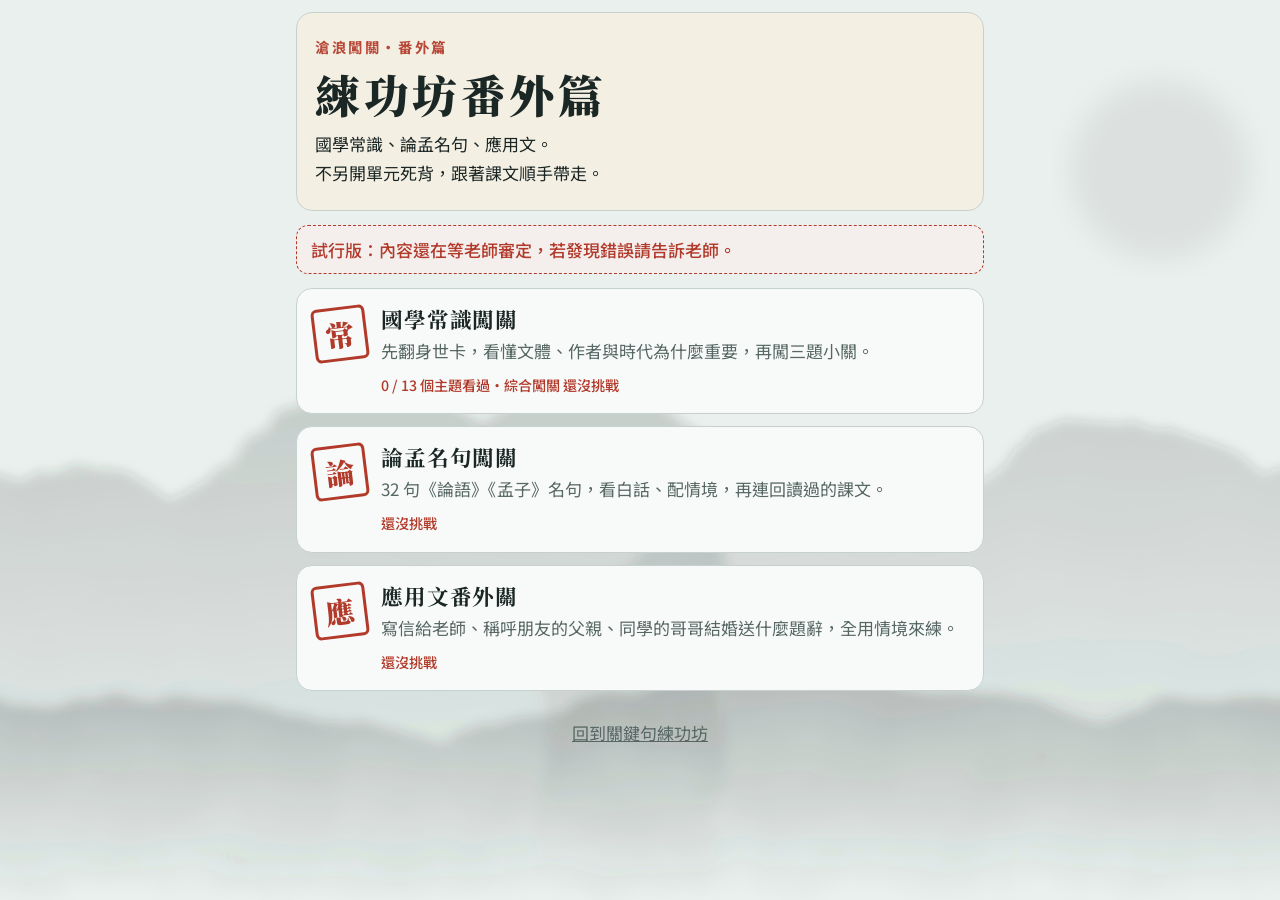
==== keyline/fanwai/index.html @ a38738a8 "新增練功坊番外篇（待審）：國學常識身世卡、論孟名句、應用文情境題 - keyline/fanwai/：獨立的番外網站，沿用練功坊樣式，進度只存在裝置上 - 國學常識 13 個主題、31 張身世卡（翻面" ====
<!doctype html>
<html lang="zh-Hant">
<head>
<meta charset="utf-8">
<meta name="viewport" content="width=device-width, initial-scale=1, viewport-fit=cover">
<meta name="robots" content="noindex">
<title>練功坊番外篇</title>
<meta name="description" content="國學常識身世卡、論孟名句、應用文情境題：依附部定古文，順手帶走大考常見的知識。">
<link rel="preconnect" href="https://fonts.googleapis.com">
<link rel="preconnect" href="https://fonts.gstatic.com" crossorigin>
<link href="https://fonts.googleapis.com/css2?family=Noto+Sans+TC:wght@400;500;700&family=Noto+Serif+TC:wght@500;700;900&display=swap" rel="stylesheet">
<link rel="stylesheet" href="../../css/style.css">
<link rel="stylesheet" href="../keyline.css">
<link rel="stylesheet" href="fanwai.css">
</head>
<body>
<main id="app" aria-live="polite"><p class="kl-error">載入中……</p></main>
<script src="fanwai.js"></script>
</body>
</html>
---- css/style.css ----
/* 滄浪闖關手機版：沿用投影版配色與字型，背景改為各課共用的淡色水墨 */
:root{
  --bg:#EAF0EE; --surface:#F8FAF9; --ink:#1B2725; --muted:#566764; --line:#C6D1CD;
  --reed:#5B7955; --river:#2E6C8C; --mud:#8A6733; --frost:#DBE5E9;
  --good:#2A774B; --bad:#AE4337; --gold:#8C6A0E; --shield:#35679A; --warn:#9A5B12;
  --display:"Noto Serif TC","Songti TC","PMingLiU",serif;
  --body:"Noto Sans TC","PingFang TC","Microsoft JhengHei",sans-serif;
  --inkbg:url("../assets/bg-ink.svg");
  --inkop:1;
}
@media (prefers-color-scheme: dark){
  :root:not([data-theme="light"]){
    --bg:#0E1615; --surface:#16201E; --ink:#E3EBE9; --muted:#97A8A4; --line:#2A3835;
    --reed:#8BAB84; --river:#5DA5C9; --mud:#C29A5B; --frost:#1A272B;
    --good:#67C08A; --bad:#E07A6C; --gold:#DDB349; --shield:#78A6D6; --warn:#E0A05A;
    --inkop:.25; color-scheme:dark;
  }
}
:root[data-theme="dark"]{
  --bg:#0E1615; --surface:#16201E; --ink:#E3EBE9; --muted:#97A8A4; --line:#2A3835;
  --reed:#8BAB84; --river:#5DA5C9; --mud:#C29A5B; --frost:#1A272B;
  --good:#67C08A; --bad:#E07A6C; --gold:#DDB349; --shield:#78A6D6; --warn:#E0A05A;
  --inkop:.25; color-scheme:dark;
}
*{box-sizing:border-box}
html{min-height:100%}
body{
  margin:0; min-height:100vh; background:var(--bg); color:var(--ink); font-family:var(--body); font-size:16px; line-height:1.6;
  padding-left:max(16px, env(safe-area-inset-left, 0px)); padding-right:max(16px, env(safe-area-inset-right, 0px));
  padding-block:12px 24px; position:relative;
}
body::before{content:""; position:fixed; inset:0; background:var(--inkbg) center bottom/cover no-repeat; opacity:var(--inkop); pointer-events:none; z-index:-1}
button{font:inherit; color:var(--ink); background:var(--surface); border:1px solid var(--line); border-radius:10px; padding:.5em 1em; cursor:pointer; touch-action:manipulation}
button:hover:not([disabled]){border-color:var(--ink)}
button:focus-visible, select:focus-visible, input:focus-visible{outline:3px solid var(--river); outline-offset:2px}
button[disabled]{opacity:.45; cursor:not-allowed}
.primary{background:var(--ink); color:var(--bg); border-color:var(--ink); font-weight:500}
.danger{color:var(--bad); border-color:var(--bad)}
select, input{font:inherit; padding:.4em .6em; border-radius:8px; border:1px solid var(--line); background:var(--surface); color:var(--ink)}
h1,h2,h3{font-family:var(--display); font-weight:700; margin:0; line-height:1.3; text-wrap:balance}
.muted{color:var(--muted)}
.hidden{display:none !important}
.card{background:var(--surface); border:1px solid var(--line); border-radius:16px; padding:clamp(16px, 2vw, 28px)}
.tag{display:inline-block; font-size:.95rem; font-weight:700; padding:.12em .75em; border-radius:999px; color:var(--bg); letter-spacing:.05em; white-space:nowrap}
.tag.m{background:var(--river)} .tag.u{background:var(--shield)} .tag.a{background:var(--gold)} .tag.multi{background:var(--bad)}
.quote{font-family:var(--display); font-weight:600; line-height:1.75; background:var(--frost); border-radius:10px; padding:.6em 1em; white-space:pre-line; overflow-wrap:anywhere}
.exp{background:var(--frost); border-radius:10px; padding:12px 16px; line-height:1.6}
.warnchip{display:inline-block; font-size:.85rem; color:var(--warn); border:1px solid var(--warn); border-radius:999px; padding:0 .6em; margin-left:.3em; white-space:nowrap}

/* 遊戲規則 */
.rules{display:grid; gap:10px; line-height:1.6}
.rules p{margin:0}
.rules .rule{display:grid; grid-template-columns:auto minmax(0,1fr); gap:10px; align-items:baseline}
.rules ul{margin:0; padding-left:1.2em; display:grid; gap:6px}
details.howto > summary{cursor:pointer; font-weight:700; color:var(--river)}
details.howto[open] > summary{margin-bottom:10px}

/* 魔王任務說明 */
.mission{display:grid; grid-template-columns:auto minmax(0,1fr); gap:12px 14px; align-items:start}
.mission .mthumb{width:84px; height:84px; object-fit:contain; background:var(--frost); border-radius:12px}
.mission .mtext{display:grid; gap:6px; min-width:0}
.mission .mlabel{font-size:.85rem; color:var(--muted); letter-spacing:.1em}
.mission .mname{font-family:var(--display); font-weight:700; font-size:1.35rem; line-height:1.2}
.mission p{margin:0; line-height:1.6}
.mission.big{font-size:clamp(1.05rem, 1.5vw, 1.35rem)}
.mission.big .mthumb{width:clamp(90px, 10vw, 140px); height:clamp(90px, 10vw, 140px)}
.mission.big .mname{font-size:clamp(1.5rem, 2.4vw, 2.2rem)}
.mdefeated{margin:0; color:var(--good); font-weight:500}

/* 魔王與量表 */
.scene{position:relative; background:color-mix(in srgb, var(--frost) 85%, transparent); border:1px solid var(--line); border-radius:14px; overflow:hidden; aspect-ratio:16/10}
.bosswrap,.bossbob{position:absolute; inset:0; pointer-events:none}
.bossimg{position:absolute; left:50%; bottom:2%; height:94%; width:auto; max-width:none; transform:translateX(-50%) scale(var(--s,1)); transform-origin:50% 100%; transition:opacity .8s, transform .8s}
.bossbob{animation:bob 3.2s ease-in-out infinite}
.flash{position:absolute; inset:0; background:var(--bad); opacity:0; pointer-events:none}
.flash.gold{background:var(--gold)}
.scene.hit .bosswrap{animation:shake .45s}
.scene.struck .flash, .scene.ult .flash{animation:flash .8s}
.bossname{position:absolute; left:12px; top:8px; font-family:var(--display); font-weight:700; font-size:1.2rem; background:color-mix(in srgb, var(--surface) 80%, transparent); padding:.1em .6em; border-radius:8px}
@keyframes shake{0%,100%{transform:translateX(0)}25%{transform:translateX(-10px)}50%{transform:translateX(8px)}75%{transform:translateX(-5px)}}
@keyframes flash{0%{opacity:0}30%{opacity:.35}100%{opacity:0}}
@keyframes bob{0%,100%{transform:translateY(0)}50%{transform:translateY(-4px)}}
@media (prefers-reduced-motion: reduce){ .bossbob,.scene.hit .bosswrap,.scene.struck .flash,.scene.ult .flash{animation:none} .fill,.bossimg{transition:none} }
.meters{display:grid; gap:10px}
.mrow{display:flex; justify-content:space-between; align-items:baseline; gap:12px}
.mrow b{font-variant-numeric:tabular-nums}
.track{height:16px; border-radius:8px; background:var(--line); overflow:hidden}
.fill{height:100%; border-radius:8px; transition:width .7s}
.fill.mud{background:var(--mud)} .fill.heart{background:var(--good)} .fill.shield{background:var(--shield)} .fill.energy{background:var(--gold)}
.pips{display:flex; gap:6px; flex-wrap:wrap}
.pip{width:20px; height:20px; border-radius:6px; border:2px solid var(--shield)}
.pip.on{background:var(--shield)}

/* 背景配樂開關（左下角） */
.musicbtn{position:fixed; left:max(12px, env(safe-area-inset-left,0px)); bottom:12px; z-index:16; font-size:.9rem; padding:.45em .8em; border-radius:999px; background:color-mix(in srgb, var(--surface) 92%, transparent); border:1px solid var(--line)}
.musicbtn.off{color:var(--muted); text-decoration:line-through}
@media print{.musicbtn{display:none !important}}

/* 得分浮字與勝利大字卡（js/celebrate.js） */
.celebrate{position:fixed; inset:0; pointer-events:none; z-index:40; overflow:hidden}
.pop{position:absolute; transform:translate(-50%,-50%); display:grid; justify-items:center; gap:2px; white-space:nowrap; font-family:var(--display); font-weight:700; padding:.35em .9em .45em; background:var(--surface); border:3px solid var(--good); border-radius:16px; box-shadow:0 8px 24px rgba(0,0,0,.22); animation:popup 1.8s ease-out forwards}
.pop.gold{border-color:var(--gold)} .pop.part{border-color:var(--warn)}
.pop b{font-size:clamp(1.6rem, 4.2vw, 2.8rem); line-height:1.1}
.pop small{font-family:var(--body); font-size:clamp(.95rem, 2vw, 1.3rem); font-weight:700; color:var(--ink)}
.pop.big b{font-size:clamp(2.2rem, 6vw, 4rem)}
.pop.good b{color:var(--good)} .pop.gold b{color:var(--gold)} .pop.part b{color:var(--warn)}
@keyframes popup{0%{opacity:0; transform:translate(-50%,-30%) scale(.6)}15%{opacity:1; transform:translate(-50%,-50%) scale(1.12)}30%{transform:translate(-50%,-60%) scale(1)}80%{opacity:1}100%{opacity:0; transform:translate(-50%,-160%) scale(.95)}}
.victory{position:absolute; inset:0; display:grid; place-items:center; pointer-events:auto; background:color-mix(in srgb, var(--bg) 55%, transparent); animation:vfade .3s ease-out}
.vcard{display:grid; justify-items:center; gap:.4em; padding:1.2em 1.6em; max-width:min(92vw, 900px); text-align:center; background:var(--surface); border:3px solid var(--gold); border-radius:22px; box-shadow:0 20px 60px rgba(0,0,0,.25); animation:vpop .55s cubic-bezier(.2,1.6,.4,1) both}
.victory.lose .vcard{border-color:var(--muted)}
.vcard img{width:min(46vmin, 360px); height:min(40vmin, 300px); object-fit:contain}
.vtitle{font-family:var(--display); font-weight:700; font-size:clamp(2.4rem, 8vw, 5.5rem); line-height:1.1; color:var(--gold)}
.victory.lose .vtitle{color:var(--ink)}
.vsub{font-size:clamp(1.05rem, 2.6vw, 1.7rem); font-weight:700; overflow-wrap:anywhere}
.victory i{position:absolute; left:50%; top:50%; width:2.2vmin; height:2.2vmin; border-radius:50%; opacity:0; animation:burst var(--d) cubic-bezier(.1,.8,.3,1) .15s forwards}
.victory i.gold{background:var(--gold)} .victory i.red{background:var(--bad); border-radius:3px} .victory i.ink{background:var(--ink); width:1.4vmin; height:1.4vmin}
@keyframes vfade{from{opacity:0}to{opacity:1}}
@keyframes vpop{0%{opacity:0; transform:scale(.4) rotate(-4deg)}100%{opacity:1; transform:scale(1) rotate(0)}}
@keyframes burst{0%{opacity:1; transform:translate(-50%,-50%) scale(.4)}80%{opacity:1}100%{opacity:0; transform:translate(calc(-50% + var(--dx)), calc(-50% + var(--dy))) scale(1)}}
@media (prefers-reduced-motion: reduce){.pop{animation:popfade 1.8s forwards} .vcard{animation:vfade .3s both} .victory i{display:none}}
@keyframes popfade{0%,80%{opacity:1; transform:translate(-50%,-50%)}100%{opacity:0; transform:translate(-50%,-50%)}}
---- keyline/keyline.css ----
/* 關鍵句練功坊：沿用 css/style.css 的配色與字型，另加朱砂色與書卷質感 */
:root{--seal:#B23A2A; --paper:#F4EFE3}
@media (prefers-color-scheme: dark){:root:not([data-theme="light"]){--seal:#E06B58; --paper:#1D2422}}
:root[data-theme="dark"]{--seal:#E06B58; --paper:#1D2422}
html{overflow-x:clip}
body{max-width:720px; margin:0 auto; font-size:17px; padding-bottom:40px}
#app{display:flex; flex-direction:column; gap:14px}
a{color:inherit}
.kl-error{padding:40px 0; text-align:center}

/* 首頁主視覺 */
.kl-hero{position:relative; width:100vw; margin:-12px 0 0 calc(50% - 50vw); min-height:min(92vw, 460px); display:flex; align-items:flex-end; overflow:hidden; background:#26383A}
.kl-hero-img{position:absolute; inset:0; width:100%; height:100%; object-fit:cover}
.kl-hero::after{content:""; position:absolute; inset:0; background:linear-gradient(to top, rgba(15,22,21,.9) 0%, rgba(15,22,21,.68) 50%, rgba(15,22,21,0) 86%)}
.kl-hero-text{position:relative; z-index:1; padding:24px 20px; color:#F8F4EA; text-shadow:0 1px 8px rgba(0,0,0,.45)}
.kl-eyebrow{margin:0 0 6px; font-size:.9rem; letter-spacing:.18em; opacity:.92}
.kl-hero h1{font-size:clamp(2.3rem, 11vw, 3.4rem); font-weight:900; letter-spacing:.08em}
.kl-hero h1 small{display:block; font-size:.5em; font-weight:700; letter-spacing:.2em; margin-bottom:.15em}
.kl-hero-sub{margin:10px 0 0; font-size:1.05rem; line-height:1.7}

/* 考情數據 */
.kl-share{background:var(--paper); border:1px solid var(--line); border-radius:16px; padding:18px; display:grid; gap:10px}
.kl-share p{margin:0}
.kl-share-kicker{color:var(--seal); font-weight:700; letter-spacing:.12em; font-size:.92rem}
.kl-share-hero{font-family:var(--display); font-weight:900; font-size:clamp(1.45rem, 6.2vw, 1.9rem); line-height:1.35}
.kl-share-hero b{color:var(--seal); font-size:1.5em; font-variant-numeric:tabular-nums}
.kl-share-sub{line-height:1.6}
.kl-share-sub b{color:var(--seal)}
.kl-bars{list-style:none; margin:2px 0; padding:0; display:grid; gap:7px}
.kl-bars li{display:grid; grid-template-columns:2.2em minmax(0,1fr) 5.2em; gap:8px; align-items:center; font-size:.92rem}
.kl-bars i{display:block; height:10px; background:color-mix(in srgb, var(--line) 55%, transparent); border-radius:4px; overflow:hidden}
.kl-bars u{display:block; height:100%; background:var(--seal); border-radius:0 4px 4px 0}
.kl-bars b{font-weight:500; text-align:right; font-variant-numeric:tabular-nums; white-space:nowrap}
.kl-bars span{color:var(--muted); font-variant-numeric:tabular-nums}
.kl-share small{color:var(--muted); line-height:1.5}

.kl-stats,.kl-boxes{display:grid; grid-template-columns:repeat(3, minmax(0,1fr)); gap:8px}
.kl-stats>div,.kl-boxes>div{background:var(--surface); border:1px solid var(--line); border-radius:12px; padding:10px 6px; text-align:center; display:grid; gap:2px}
.kl-stats b,.kl-boxes b{font-family:var(--display); font-size:1.6rem; line-height:1.2; font-variant-numeric:tabular-nums}
.kl-stats span,.kl-boxes span{font-size:.82rem; color:var(--muted)}
.kl-boxes .gold b{color:var(--seal)}
.kl-section{font-size:1.25rem; margin-top:10px; padding-left:.6em; border-left:4px solid var(--seal)}

/* 課程卡 */
.kl-cards{display:grid; gap:14px}
.kl-card{display:block; background:var(--surface); border:1px solid var(--line); border-radius:16px; overflow:hidden; text-decoration:none; transition:transform .2s, box-shadow .2s}
.kl-card:hover{transform:translateY(-2px); box-shadow:0 8px 24px rgba(0,0,0,.14)}
.kl-card:focus-visible,.kl-top a:focus-visible,.kl-project:focus-visible{outline:3px solid var(--river); outline-offset:2px}
.kl-card-img{display:block; width:100%; aspect-ratio:16/8; object-fit:cover}
.kl-card-body{padding:14px 16px 16px; display:grid; gap:8px}
.kl-card-head{display:flex; justify-content:space-between; align-items:baseline; gap:10px}
.kl-card-head h3{font-size:1.5rem; letter-spacing:.05em}
.kl-card-head span{color:var(--muted); font-size:.92rem; white-space:nowrap}
.kl-tagline{margin:0; color:var(--muted); line-height:1.5}
.kl-track{height:8px; border-radius:4px; background:var(--line); overflow:hidden}
.kl-track i{display:block; height:100%; background:var(--seal); border-radius:4px; transition:width .6s}
.kl-card-foot{display:flex; justify-content:space-between; gap:8px; flex-wrap:wrap; font-size:.88rem}
.kl-exam{color:var(--seal); font-weight:500}

/* 即將開放 */
.kl-soon{display:grid; grid-auto-flow:column; grid-auto-columns:128px; gap:10px; overflow-x:auto; padding-bottom:8px; scrollbar-width:thin}
.kl-soon div{position:relative; border-radius:10px; overflow:hidden; aspect-ratio:4/3}
.kl-soon img{display:block; width:100%; height:100%; object-fit:cover; filter:grayscale(.85); opacity:.75}
.kl-soon span{position:absolute; inset:auto 0 0 0; padding:14px 8px 6px; color:#fff; font-family:var(--display); font-weight:700; font-size:.92rem; background:linear-gradient(to top, rgba(0,0,0,.72), transparent)}

/* 排行榜與我的紀錄 */
.kl-board{display:grid; gap:10px}
.kl-tabs{display:flex; gap:8px}
.kl-tabs button{min-height:40px; border-radius:999px; padding:.3em 1.1em}
.kl-tabs button[aria-pressed="true"]{background:var(--seal); border-color:var(--seal); color:#fff; font-weight:700}
.kl-mine{display:grid; grid-template-columns:repeat(3,minmax(0,1fr)); background:var(--surface); border:1px solid var(--line); border-radius:12px; padding:10px 4px; text-align:center}
.kl-mine b{display:block; font-family:var(--display); font-size:1.45rem; line-height:1.2; color:var(--seal); font-variant-numeric:tabular-nums}
.kl-mine span{font-size:.82rem; color:var(--muted)}
.kl-rank{list-style:none; counter-reset:r; margin:0; padding:0; display:grid; gap:6px}
.kl-rank li{counter-increment:r; display:grid; grid-template-columns:2em minmax(0,1fr) auto auto; gap:10px; align-items:center; background:var(--surface); border:1px solid var(--line); border-radius:10px; padding:8px 12px}
.kl-rank li::before{content:counter(r); font-family:var(--display); font-weight:900; color:var(--muted); text-align:center}
.kl-rank li:nth-child(-n+3)::before{color:var(--seal); font-size:1.2em}
.kl-rank li.me{border:2px solid var(--seal)}
.kl-rank em{font-style:normal; color:var(--muted); font-size:.88rem}
.kl-rank b{font-variant-numeric:tabular-nums}
.kl-board-note{margin:0; color:var(--muted); line-height:1.5}

/* 對戰 */
.kl-setup{display:grid; gap:10px}
.kl-rival{display:flex; align-items:center; gap:12px}
.kl-rival small{display:block; color:var(--muted)}
.kl-rival b{font-family:var(--display); font-size:1.3rem}
.kl-levels{display:grid; grid-template-columns:repeat(3,minmax(0,1fr)); gap:8px}
.kl-levels button{min-height:56px; border-radius:12px; display:grid; gap:0; padding:.4em}
.kl-levels small{color:var(--muted); font-size:.8rem}
.kl-levels button[aria-pressed="true"]{border:2px solid var(--seal); background:color-mix(in srgb, var(--seal) 10%, var(--surface))}
.kl-duel{display:grid; grid-template-columns:minmax(0,1fr) auto minmax(0,1fr); align-items:center; gap:8px; background:var(--surface); border:1px solid var(--line); border-radius:12px; padding:6px 12px}
.kl-duel>div{display:flex; align-items:center; gap:8px; min-width:0}
.kl-duel>div:last-child{justify-content:flex-end}
.kl-duel small{color:var(--muted); font-size:.82rem; overflow:hidden; text-overflow:ellipsis; white-space:nowrap}
.kl-duel b{font-family:var(--display); font-size:1.4rem; font-variant-numeric:tabular-nums}
.kl-duel>span{color:var(--seal); font-family:var(--display); font-weight:900}
.kl-duel .kl-portrait{width:34px; height:34px}
.kl-rival-move{margin:0; font-weight:500; background:var(--paper); border-radius:8px; padding:6px 10px}
.kl-final{display:grid; grid-template-columns:minmax(0,1fr) auto minmax(0,1fr); align-items:center; gap:10px; margin-bottom:6px}
.kl-final>div{display:grid; justify-items:center; gap:2px}
.kl-final small{color:var(--muted)}
.kl-final b{font-family:var(--display); font-size:2.6rem; line-height:1.1; color:var(--seal); font-variant-numeric:tabular-nums}
.kl-final .kl-seal{width:60px; height:60px; font-size:2rem}
.kl-final .kl-portrait{width:52px; height:52px}
.kl-gain b{color:var(--seal); font-size:1.25em}
#sync:empty{display:none}

/* 上方列 */
.kl-top{display:flex; justify-content:space-between; align-items:center; gap:10px; min-height:40px}
.kl-top a{text-decoration:none; padding:6px 8px 6px 0; font-weight:500}
.kl-top span{color:var(--muted); font-size:.95rem}
.kl-combo.on{color:var(--seal); font-weight:700}
.kl-title{font-size:2.3rem; letter-spacing:.08em; font-weight:900}

.kl-head{display:flex; justify-content:space-between; align-items:flex-end; gap:10px; margin-bottom:-22px}
.kl-head>div{min-width:0; padding-bottom:30px}
.kl-figure{height:150px; width:auto; max-width:38%; object-fit:contain; object-position:bottom; position:relative; z-index:1; flex:none}

/* 畫卷顯影 */
.kl-scroll{position:relative; border-radius:14px; overflow:hidden; aspect-ratio:16/9; border:1px solid var(--line); background:var(--paper)}
.kl-scroll img{display:block; width:100%; height:100%; object-fit:cover}
.kl-scroll img.kl-base{filter:grayscale(1) blur(7px) opacity(.42); transform:scale(1.08)}
.kl-mist{position:absolute; inset:0; display:grid}
.kl-mist i{opacity:0; background-repeat:no-repeat; margin:-.5px}
.kl-mist i.open{opacity:1}
.kl-mist i.reveal{animation:klReveal 1s var(--d) ease-out forwards}
@keyframes klReveal{to{opacity:1}}
.kl-caption{margin:-4px 0 0; color:var(--muted); font-size:.92rem; text-align:center}

.kl-seat{display:grid; grid-template-columns:auto minmax(72px,96px) auto minmax(64px,84px); justify-content:start; gap:8px 10px; align-items:center}
.kl-seat small{grid-column:1 / -1}
.kl-seat select{width:100%; min-height:44px}
.kl-seat label{font-weight:700}
.kl-seat input{width:100%; text-align:center; min-height:44px}
.kl-seat small{color:var(--muted); line-height:1.4}
.kl-go{width:100%; min-height:56px; font-size:1.2rem; font-family:var(--display); font-weight:700; letter-spacing:.1em; border-radius:12px; background:var(--seal); border-color:var(--seal); color:#fff}
button.kl-go:hover:not([disabled]){border-color:var(--seal); filter:brightness(1.08)}
.kl-project{text-align:center; color:var(--muted); font-size:.95rem; padding:6px}

/* 作答 */
.kl-dots{list-style:none; display:grid; grid-template-columns:repeat(10, minmax(0,1fr)); gap:5px; padding:0; margin:0}
.kl-dots li{height:7px; border-radius:4px; background:var(--line)}
.kl-dots li.cur{background:var(--ink)} .kl-dots li.ok{background:var(--good)} .kl-dots li.no{background:var(--bad)}
.kl-q{background:var(--paper); border:1px solid var(--line); border-radius:16px; padding:20px 18px 24px; display:grid; gap:12px}
.kl-scene{margin:0; color:var(--muted); font-size:.95rem; line-height:1.55}
.kl-prompt{margin:0; font-weight:700; font-size:1.08rem}
.kl-passage{margin:0; font-family:var(--display); font-weight:500; font-size:1.08rem; line-height:1.95; color:var(--muted); overflow-wrap:anywhere}
.kl-sentence{font-weight:700; font-size:1.42em; line-height:1.6; letter-spacing:.03em; color:var(--ink)}
.kl-sentence mark{background:none; color:var(--seal); font-weight:900; border-bottom:3px solid var(--seal); padding:0 .06em}
.kl-whole{background:linear-gradient(transparent 62%, color-mix(in srgb, var(--seal) 22%, transparent) 62%)}
.kl-options{display:grid; gap:9px}
.kl-options button,.kl-options>div{display:grid; grid-template-columns:auto minmax(0,1fr); gap:12px; align-items:start; text-align:left; min-height:54px; padding:12px 14px; border-radius:12px; border:1.5px solid var(--line); background:var(--surface); line-height:1.5; overflow-wrap:anywhere}
.kl-options span{font-family:var(--display); font-weight:700; color:var(--muted)}
.kl-options button:disabled{opacity:1; cursor:default}
.kl-options .right{border-color:var(--good); background:color-mix(in srgb, var(--good) 14%, var(--surface)); font-weight:500}
.kl-options .wrong{border-color:var(--bad); background:color-mix(in srgb, var(--bad) 12%, var(--surface)); animation:klShake .35s}
.kl-options .dim{opacity:.55}
@keyframes klShake{25%{transform:translateX(-6px)}50%{transform:translateX(5px)}75%{transform:translateX(-3px)}}

/* 答後回饋 */
#after{display:grid; gap:12px; scroll-margin-top:8px}
#after:empty{display:none}
.kl-feedback{background:var(--surface); border:1px solid var(--line); border-radius:16px; padding:16px; display:grid; gap:12px}
.kl-feedback.good{border-top:4px solid var(--good)} .kl-feedback.bad{border-top:4px solid var(--bad)}
.kl-verdict{display:flex; align-items:center; gap:12px}
.kl-verdict b{display:block; font-family:var(--display); font-size:1.2rem}
.kl-verdict small{color:var(--muted)}
.kl-portrait{width:64px; height:64px; object-fit:cover; object-position:50% 0; border-radius:50%; background:var(--paper); border:1px solid var(--line); flex:none}
.kl-seal{flex:none; width:46px; height:46px; display:grid; place-items:center; border:3px solid var(--seal); border-radius:6px; color:var(--seal); font-family:var(--display); font-weight:900; font-size:1.55rem; transform:rotate(-7deg); animation:klStamp .32s cubic-bezier(.2,1.5,.5,1)}
.bad .kl-seal{border-color:var(--bad); color:var(--bad)}
@keyframes klStamp{from{transform:rotate(-7deg) scale(2); opacity:0}}
.kl-explain{margin:0; display:grid; gap:8px}
.kl-explain>div{display:grid; grid-template-columns:4.6em minmax(0,1fr); gap:8px}
.kl-explain dt{font-family:var(--display); font-weight:700}
.kl-explain dd{margin:0; line-height:1.55}
.kl-explain em{font-style:normal; font-size:.8rem; color:var(--muted); border:1px solid var(--line); border-radius:999px; padding:0 .55em; margin-left:.45em; white-space:nowrap}
.kl-compare{border-top:1px dashed var(--line); padding-top:10px; display:grid; gap:6px}
.kl-compare p{margin:0; line-height:1.6}
.kl-compare span{color:var(--muted); font-size:.9rem}
.kl-compare i{font-style:normal; font-size:.82rem; font-weight:700; border-radius:4px; padding:0 .4em; margin-right:.45em; color:#fff}
.kl-compare i.same{background:var(--good)} .kl-compare i.diff{background:var(--river)}
.kl-stamps{display:flex; flex-wrap:wrap; gap:6px 8px; align-items:center; border-top:1px dashed var(--line); padding-top:10px}
.kl-stamp{color:var(--seal); border:1.5px solid var(--seal); border-radius:4px; padding:.05em .5em; font-size:.9rem; font-weight:500}
.kl-stamp small{display:block; font-weight:400; font-size:.78rem}
.kl-next{position:sticky; bottom:max(10px, env(safe-area-inset-bottom, 0px)); box-shadow:0 6px 18px rgba(0,0,0,.2)}

/* 成績 */
.kl-result{text-align:center; display:grid; gap:4px; padding:6px 0}
.kl-result h1{font-size:1.8rem; font-weight:900; letter-spacing:.06em}
.kl-result p{margin:0; color:var(--muted)}
.kl-score{font-family:var(--display); color:var(--seal); line-height:1}
.kl-score b{font-size:4.6rem; font-weight:900}
.kl-score span{font-size:1.6rem}
.kl-wrong{list-style:none; margin:0; padding:0; display:grid; gap:8px}
.kl-wrong li{background:var(--surface); border:1px solid var(--line); border-left:4px solid var(--bad); border-radius:10px; padding:10px 14px; line-height:1.55}
.kl-wrong b{display:block; font-family:var(--display)}

/* 教師投影：教室後排也看得清楚 */
.kl-projecting{max-width:1400px; font-size:clamp(22px, 2.5vw, 38px)}
.kl-projector{display:grid; gap:18px}
.kl-projector header{display:flex; justify-content:space-between; align-items:baseline; gap:16px; font-size:.8em; color:var(--muted)}
.kl-projector header b{font-family:var(--display); font-size:1.3em; color:var(--ink)}
.kl-projector .kl-scene{font-size:.85em}
.kl-projector .kl-passage{font-size:1.15em; line-height:1.8}
.kl-projector .kl-prompt{font-size:1em}
.kl-projector .kl-sentence{font-size:1.3em}
.kl-projector .kl-options{grid-template-columns:repeat(2, minmax(0,1fr))}
.kl-projector .kl-feedback{font-size:.82em}
.kl-projector footer{display:flex; gap:16px; align-items:center; justify-content:flex-end}
.kl-projector footer button{min-width:8em; min-height:2.6em}
.kl-projector footer small{color:var(--muted)}

@media (prefers-reduced-motion: reduce){
  .kl-seal,.kl-options .wrong{animation:none}
  .kl-mist i.reveal{animation:none; opacity:1}
  .kl-card,.kl-track i{transition:none}
}
/* 電腦版首頁：主視覺滿版，內容加寬成多欄；練習頁維持窄欄方便閱讀 */
@media (min-width:900px){
  body.kl-home{max-width:1180px}
  .kl-home .kl-hero{min-height:min(52vw, 78vh)}
  .kl-home .kl-hero-img{object-position:center 14%}
  .kl-home .kl-hero-text{padding:48px max(32px, calc(50vw - 574px))}
  .kl-home .kl-hero h1{font-size:clamp(3.4rem, 5.4vw, 5rem)}
  .kl-home .kl-hero-sub{font-size:1.2rem}
  .kl-home .kl-cards{grid-template-columns:repeat(auto-fill, minmax(330px, 1fr))}
  .kl-home .kl-share{grid-template-columns:minmax(0,1fr) minmax(0,1fr); column-gap:40px; padding:26px 30px}
  .kl-home .kl-share>*{grid-column:1}
  .kl-home .kl-bars{grid-column:2; grid-row:1 / span 5; align-self:center; gap:12px}
  .kl-home .kl-card-img{aspect-ratio:16/9}
  .kl-home .kl-soon{grid-auto-columns:160px}
  .kl-home .kl-rank{grid-template-columns:repeat(2,minmax(0,1fr))}
}
---- keyline/fanwai/fanwai.css ----
/* 練功坊番外篇：沿用 keyline.css，只補番外篇自己的元件 */
.fw-head{background:var(--paper); border:1px solid var(--line); border-radius:16px; padding:22px 18px; display:grid; gap:6px}
.fw-head .kl-eyebrow{color:var(--seal); font-weight:700}
.fw-head h1{font-size:clamp(2rem, 9vw, 2.8rem); font-weight:900; letter-spacing:.08em}
.fw-head p{margin:0; line-height:1.7}

.fw-draft{margin:0; padding:10px 14px; border:1.5px dashed var(--seal); border-radius:12px; color:var(--seal); font-weight:500; line-height:1.6; background:color-mix(in srgb, var(--seal) 6%, var(--surface))}

.fw-modes{display:grid; gap:12px}
.fw-mode{display:grid; grid-template-columns:auto minmax(0,1fr); gap:14px; align-items:start; padding:16px; background:var(--surface); border:1px solid var(--line); border-radius:16px; text-decoration:none; transition:transform .2s, box-shadow .2s}
.fw-mode:hover{transform:translateY(-2px); box-shadow:0 8px 24px rgba(0,0,0,.14)}
.fw-mode:focus-visible,.fw-topics a:focus-visible{outline:3px solid var(--river); outline-offset:2px}
.fw-mode .kl-seal{width:54px; height:54px; font-size:1.8rem; margin-top:2px}
.fw-mode h2{font-size:1.35rem; letter-spacing:.04em}
.fw-mode p{margin:4px 0 6px; line-height:1.6; color:var(--muted)}
.fw-mode small{color:var(--seal); font-weight:500}
.fw-return{text-align:center; margin:4px 0 0}
.fw-return a{display:inline-block; padding:10px 6px; color:var(--muted)}

a.kl-go{display:grid; place-items:center; text-decoration:none}
.fw-topics{list-style:none; margin:0; padding:0; display:grid; gap:8px}
.fw-topics a{display:grid; gap:4px; padding:12px 14px; min-height:56px; background:var(--surface); border:1px solid var(--line); border-radius:12px; text-decoration:none}
.fw-topics b{font-family:var(--display); font-size:1.12rem; display:flex; flex-wrap:wrap; align-items:center; gap:6px}
.fw-topics span{color:var(--muted); font-size:.92rem; line-height:1.5}
.fw-topics .kl-stamp{justify-self:start; font-style:normal}
.fw-done{font-style:normal; font-family:var(--body); font-size:.78rem; font-weight:700; color:#fff; background:var(--good); border-radius:4px; padding:0 .45em}

/* 身世卡：點一下翻面 */
.fw-cards{display:grid; gap:10px}
.fw-card{display:grid; width:100%; text-align:left; padding:0; border:1.5px solid var(--line); border-radius:14px; background:var(--paper); min-height:132px; overflow:hidden}
/* 正反兩面疊在同一格，卡片高度取較長的一面，文字不會被裁掉 */
.fw-card>span{grid-area:1/1; display:grid; gap:6px; padding:16px 18px; align-content:center; text-align:left; transition:opacity .25s}
.fw-front small{color:var(--seal); font-weight:700; letter-spacing:.1em}
.fw-front b{font-family:var(--display); font-size:1.35rem; line-height:1.4}
.fw-front i{font-style:normal; color:var(--muted); font-size:.88rem}
.fw-back{opacity:0; line-height:1.75; font-size:1.05rem; background:var(--surface); pointer-events:none}
.fw-card[aria-pressed="true"]{border-color:var(--seal)}
.fw-card[aria-pressed="true"] .fw-front{opacity:0}
.fw-card[aria-pressed="true"] .fw-back{opacity:1}
@media (prefers-reduced-motion: reduce){ .fw-card>span{transition:none} }

/* 解釋區 */
.fw-exp{margin:0; line-height:1.7}
.fw-linked{border-top:1px dashed var(--line); padding-top:10px; display:grid; gap:4px}
.fw-linked b{font-family:var(--display); color:var(--seal)}
.fw-linked p{margin:0; line-height:1.7}
.fw-links{border-top:1px dashed var(--line); padding-top:10px; display:grid; gap:6px}
.fw-links b{font-family:var(--display)}
.fw-links p{margin:0; line-height:1.65}
.fw-links a{font-weight:700; color:var(--seal); margin-right:.3em}
.fw-mini{margin:0; display:grid; gap:4px; font-size:.95rem}
.fw-mini>div{display:grid; grid-template-columns:minmax(6em, auto) minmax(0,1fr); gap:8px}
.fw-mini dt{color:var(--muted)}
.fw-mini dd{margin:0}

/* 名句一覽 */
.fw-list{list-style:none; margin:0; padding:0; display:grid; gap:10px}
.fw-list li{background:var(--surface); border:1px solid var(--line); border-left:4px solid var(--seal); border-radius:12px; padding:12px 14px; display:grid; gap:4px}
.fw-list li>b{font-family:var(--display); font-size:1.12rem; line-height:1.6}
.fw-list small{color:var(--muted)}
.fw-list li>p{margin:0; line-height:1.65}

/* 應用文詞語表 */
.fw-tabs{display:flex; flex-wrap:wrap; gap:8px}
.fw-tabs button{min-height:44px; border-radius:999px; padding:.3em 1em}
.fw-tabs button[aria-selected="true"]{background:var(--seal); border-color:var(--seal); color:#fff; font-weight:700}
.fw-gloss{background:var(--surface); border:1px solid var(--line); border-radius:14px; padding:14px 16px; display:grid; gap:10px}
.fw-gloss dl{margin:0; display:grid}
.fw-gloss dl>div{display:grid; grid-template-columns:minmax(0,2fr) minmax(0,3fr); gap:10px; padding:9px 0; border-bottom:1px solid var(--line)}
.fw-gloss dl>div:last-child{border-bottom:0}
.fw-gloss dt{color:var(--muted); line-height:1.5}
.fw-gloss dd{margin:0; font-family:var(--display); font-weight:700; line-height:1.5}

.fw-score{display:flex; justify-content:center; align-items:baseline; gap:6px; font-family:var(--display)}
.fw-score b{font-size:3.6rem; line-height:1; color:var(--seal); font-variant-numeric:tabular-nums}
.fw-score span{font-size:1.4rem; color:var(--muted)}
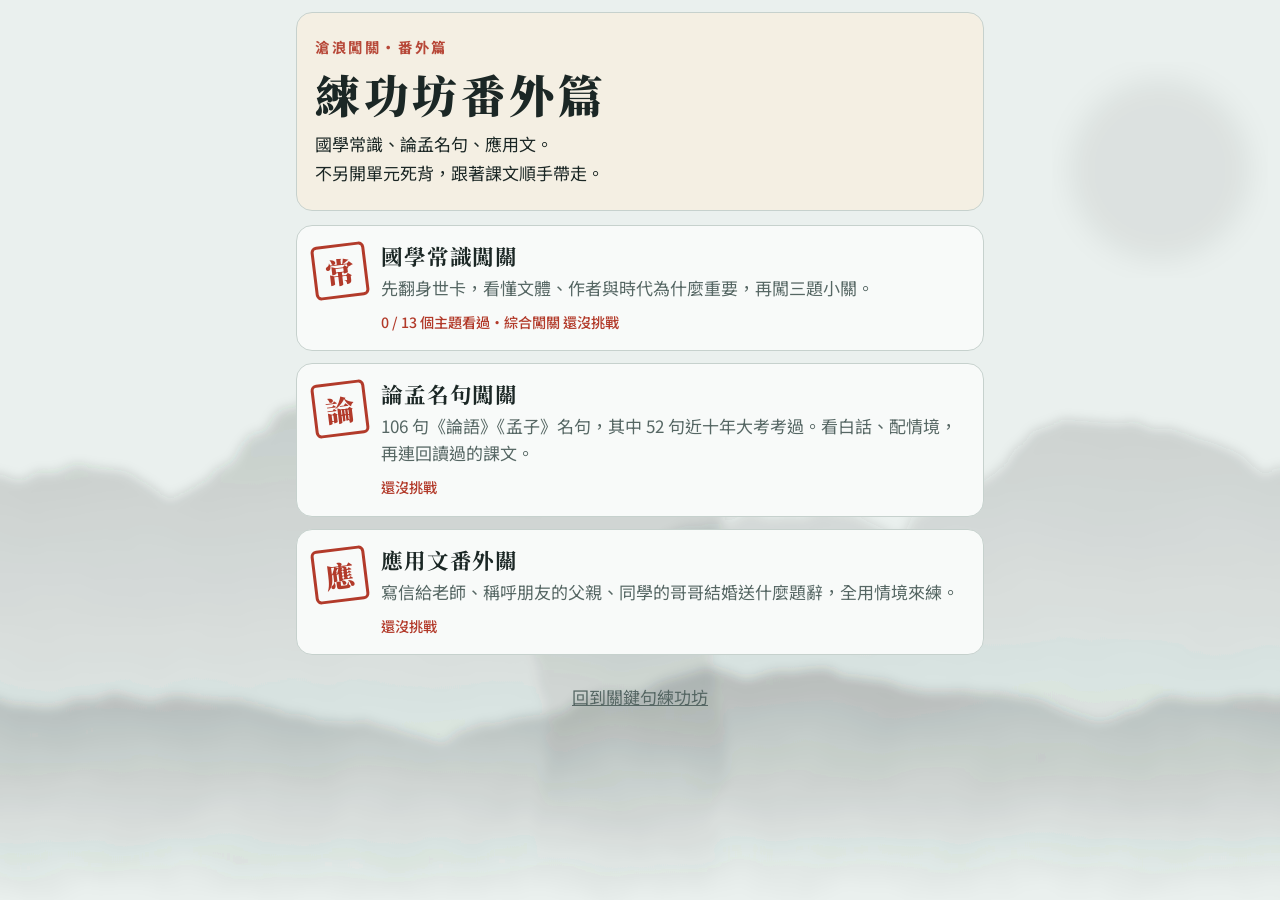
==== commit 276647cb: "練功坊首頁加上番外篇入口，番外篇開放搜尋 - 普高版與單機版首頁在進度統計下方顯示番外篇入口；技專版不顯示 - 老師已審定番外篇內容，拿掉 noindex  Co-Authored-By: Claud" ====
--- a/keyline/fanwai/index.html
+++ b/keyline/fanwai/index.html
@@ -3,7 +3,6 @@
 <head>
 <meta charset="utf-8">
 <meta name="viewport" content="width=device-width, initial-scale=1, viewport-fit=cover">
-<meta name="robots" content="noindex">
 <title>練功坊番外篇</title>
 <meta name="description" content="國學常識身世卡、論孟名句、應用文情境題：依附部定古文，順手帶走大考常見的知識。">
 <link rel="preconnect" href="https://fonts.googleapis.com">
--- a/keyline/fanwai/fanwai.css
+++ b/keyline/fanwai/fanwai.css
@@ -18,6 +18,8 @@
 .fw-return a{display:inline-block; padding:10px 6px; color:var(--muted)}
 
 a.kl-go{display:grid; place-items:center; text-decoration:none}
+.fw-go2{background:var(--surface); color:var(--seal); border:2px solid var(--seal); font-size:1.05rem; letter-spacing:.04em}
+.fw-list .kl-stamps{border-top:0; padding-top:2px}
 .fw-topics{list-style:none; margin:0; padding:0; display:grid; gap:8px}
 .fw-topics a{display:grid; gap:4px; padding:12px 14px; min-height:56px; background:var(--surface); border:1px solid var(--line); border-radius:12px; text-decoration:none}
 .fw-topics b{font-family:var(--display); font-size:1.12rem; display:flex; flex-wrap:wrap; align-items:center; gap:6px}
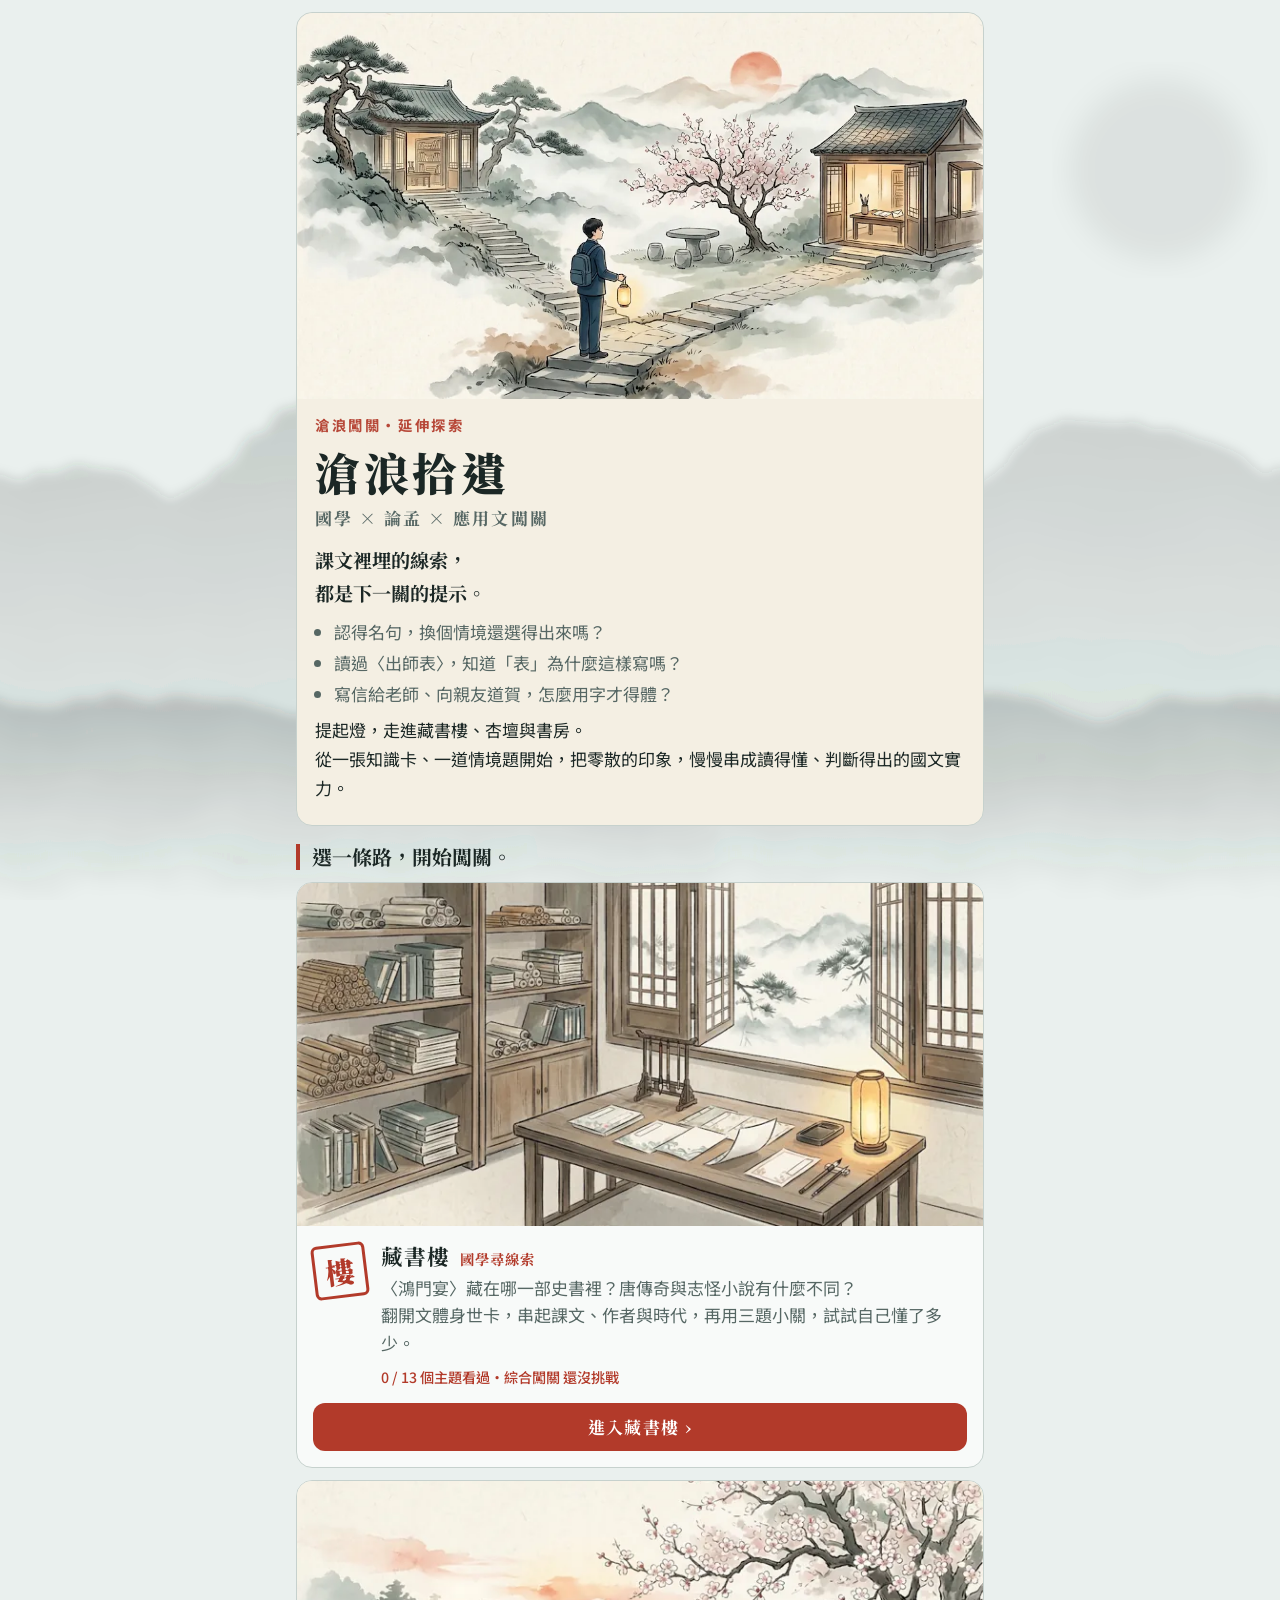
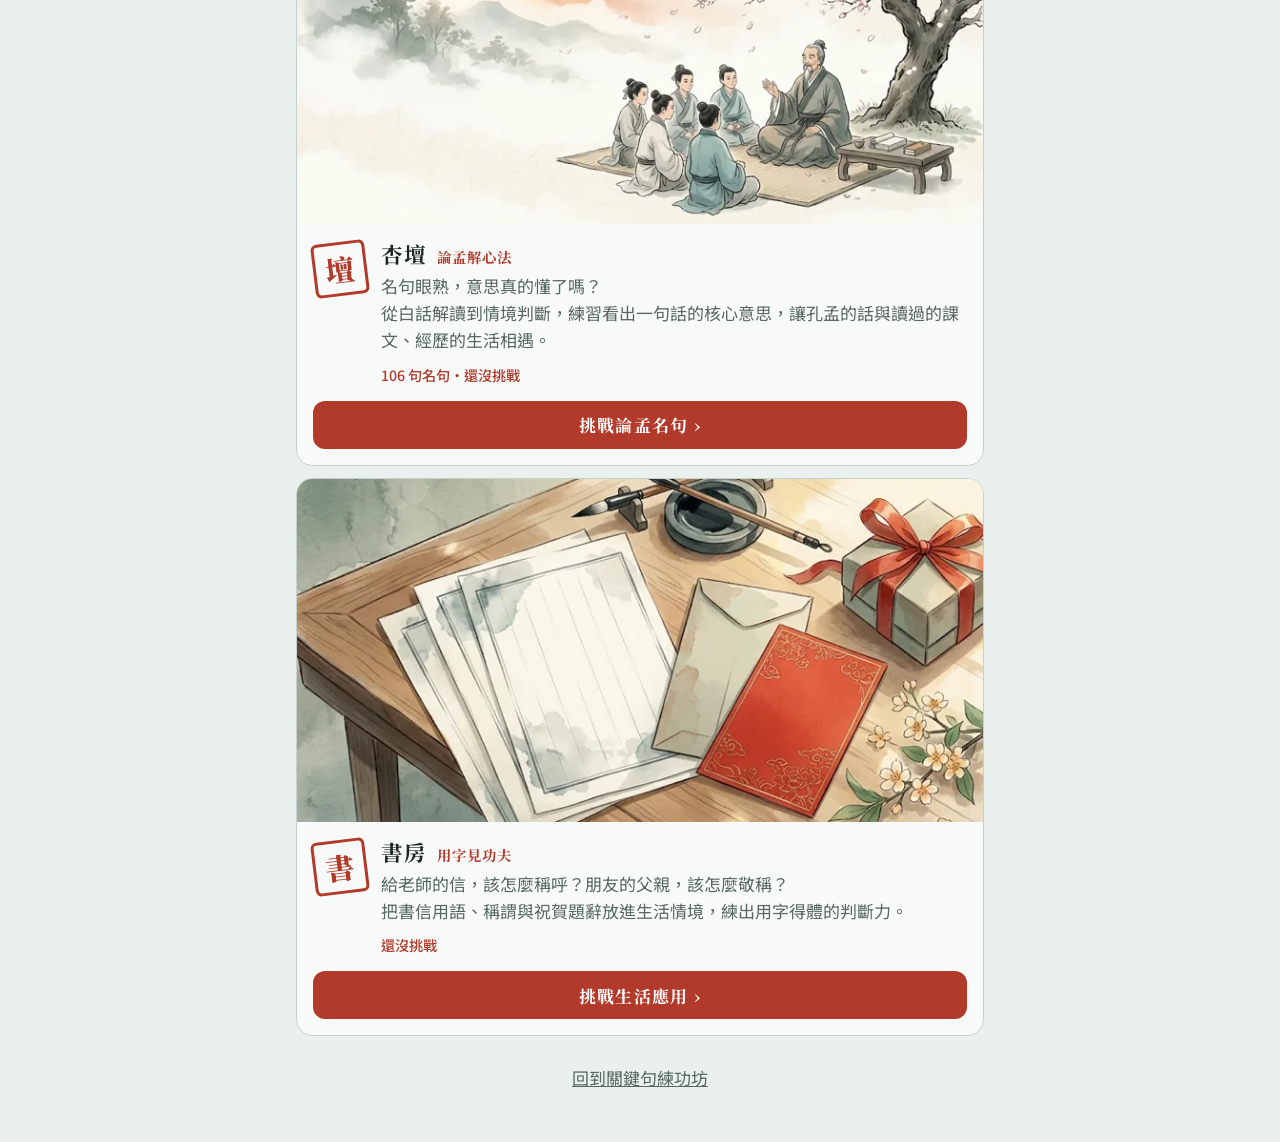
==== commit 617a6a50: "延伸探索改名為「滄浪拾遺」，更新首頁文案 - 網站名稱：滄浪拾遺（滄浪闖關・延伸探索），副標「國學 × 論孟 × 應用文闖關」 - 三個關卡改名為藏書樓｜國學尋線索、杏壇｜論孟解心法、書房｜用字見功夫" ====
--- a/keyline/fanwai/index.html
+++ b/keyline/fanwai/index.html
@@ -3,8 +3,8 @@
 <head>
 <meta charset="utf-8">
 <meta name="viewport" content="width=device-width, initial-scale=1, viewport-fit=cover">
-<title>練功坊番外篇</title>
-<meta name="description" content="國學常識身世卡、論孟名句、應用文情境題：依附部定古文，順手帶走大考常見的知識。">
+<title>滄浪拾遺｜滄浪闖關・延伸探索</title>
+<meta name="description" content="滄浪拾遺：國學 × 論孟 × 應用文闖關。課文裡埋的線索，都是下一關的提示。">
 <link rel="preconnect" href="https://fonts.googleapis.com">
 <link rel="preconnect" href="https://fonts.gstatic.com" crossorigin>
 <link href="https://fonts.googleapis.com/css2?family=Noto+Sans+TC:wght@400;500;700&family=Noto+Serif+TC:wght@500;700;900&display=swap" rel="stylesheet">
--- a/keyline/fanwai/fanwai.css
+++ b/keyline/fanwai/fanwai.css
@@ -1,17 +1,29 @@
 /* 練功坊番外篇：沿用 keyline.css，只補番外篇自己的元件 */
-.fw-head{background:var(--paper); border:1px solid var(--line); border-radius:16px; padding:22px 18px; display:grid; gap:6px}
+.fw-head{background:var(--paper); border:1px solid var(--line); border-radius:16px; padding:22px 18px; display:grid; gap:6px; overflow:hidden}
 .fw-head .kl-eyebrow{color:var(--seal); font-weight:700}
 .fw-head h1{font-size:clamp(2rem, 9vw, 2.8rem); font-weight:900; letter-spacing:.08em}
 .fw-head p{margin:0; line-height:1.7}
+.fw-sub{font-family:var(--display); font-weight:700; color:var(--muted); letter-spacing:.12em; margin-top:-4px !important}
+.fw-lead{font-family:var(--display); font-weight:700; font-size:1.2rem; color:var(--ink); margin-top:6px !important; text-wrap:balance}
+.fw-asks{margin:2px 0; padding-left:1.1em; display:grid; gap:2px; line-height:1.7; color:var(--muted)}
+.fw-choose{font-size:1.25rem; margin:4px 0 -2px; padding-left:.6em; border-left:4px solid var(--seal)}
 
 .fw-draft{margin:0; padding:10px 14px; border:1.5px dashed var(--seal); border-radius:12px; color:var(--seal); font-weight:500; line-height:1.6; background:color-mix(in srgb, var(--seal) 6%, var(--surface))}
 
 .fw-modes{display:grid; gap:12px}
-.fw-mode{display:grid; grid-template-columns:auto minmax(0,1fr); gap:14px; align-items:start; padding:16px; background:var(--surface); border:1px solid var(--line); border-radius:16px; text-decoration:none; transition:transform .2s, box-shadow .2s}
+.fw-hero{display:block; width:calc(100% + 36px); max-width:none; margin:-22px -18px 8px; aspect-ratio:16/9; object-fit:cover; border-radius:16px 16px 0 0}
+.fw-banner{display:block; width:100%; aspect-ratio:16/8; object-fit:cover; border-radius:14px; border:1px solid var(--line)}
+.fw-mode-img{grid-column:1 / -1; display:block; width:calc(100% + 32px); max-width:none; margin:-16px -16px 2px; aspect-ratio:16/8; object-fit:cover}
+.fw-topics a.has-thumb{grid-template-columns:96px minmax(0,1fr); column-gap:12px}
+.fw-topics a.has-thumb > :not(.fw-topic-img){grid-column:2}
+.fw-topic-img{grid-row:1 / span 3; width:96px; height:64px; object-fit:cover; border-radius:8px; align-self:center}
+.fw-mode{display:grid; grid-template-columns:auto minmax(0,1fr); gap:14px; align-items:start; padding:16px; overflow:hidden; background:var(--surface); border:1px solid var(--line); border-radius:16px; text-decoration:none; transition:transform .2s, box-shadow .2s}
 .fw-mode:hover{transform:translateY(-2px); box-shadow:0 8px 24px rgba(0,0,0,.14)}
 .fw-mode:focus-visible,.fw-topics a:focus-visible{outline:3px solid var(--river); outline-offset:2px}
 .fw-mode .kl-seal{width:54px; height:54px; font-size:1.8rem; margin-top:2px}
-.fw-mode h2{font-size:1.35rem; letter-spacing:.04em}
+.fw-mode h2{font-size:1.35rem; letter-spacing:.04em; display:flex; flex-wrap:wrap; align-items:baseline; gap:2px 10px}
+.fw-mode h2 span{font-size:.9rem; font-weight:700; color:var(--seal); letter-spacing:.08em}
+.fw-btn{grid-column:1 / -1; justify-self:stretch; display:grid; place-items:center; min-height:48px; border-radius:12px; background:var(--seal); color:#fff; font-family:var(--display); font-weight:700; letter-spacing:.08em}
 .fw-mode p{margin:4px 0 6px; line-height:1.6; color:var(--muted)}
 .fw-mode small{color:var(--seal); font-weight:500}
 .fw-return{text-align:center; margin:4px 0 0}
